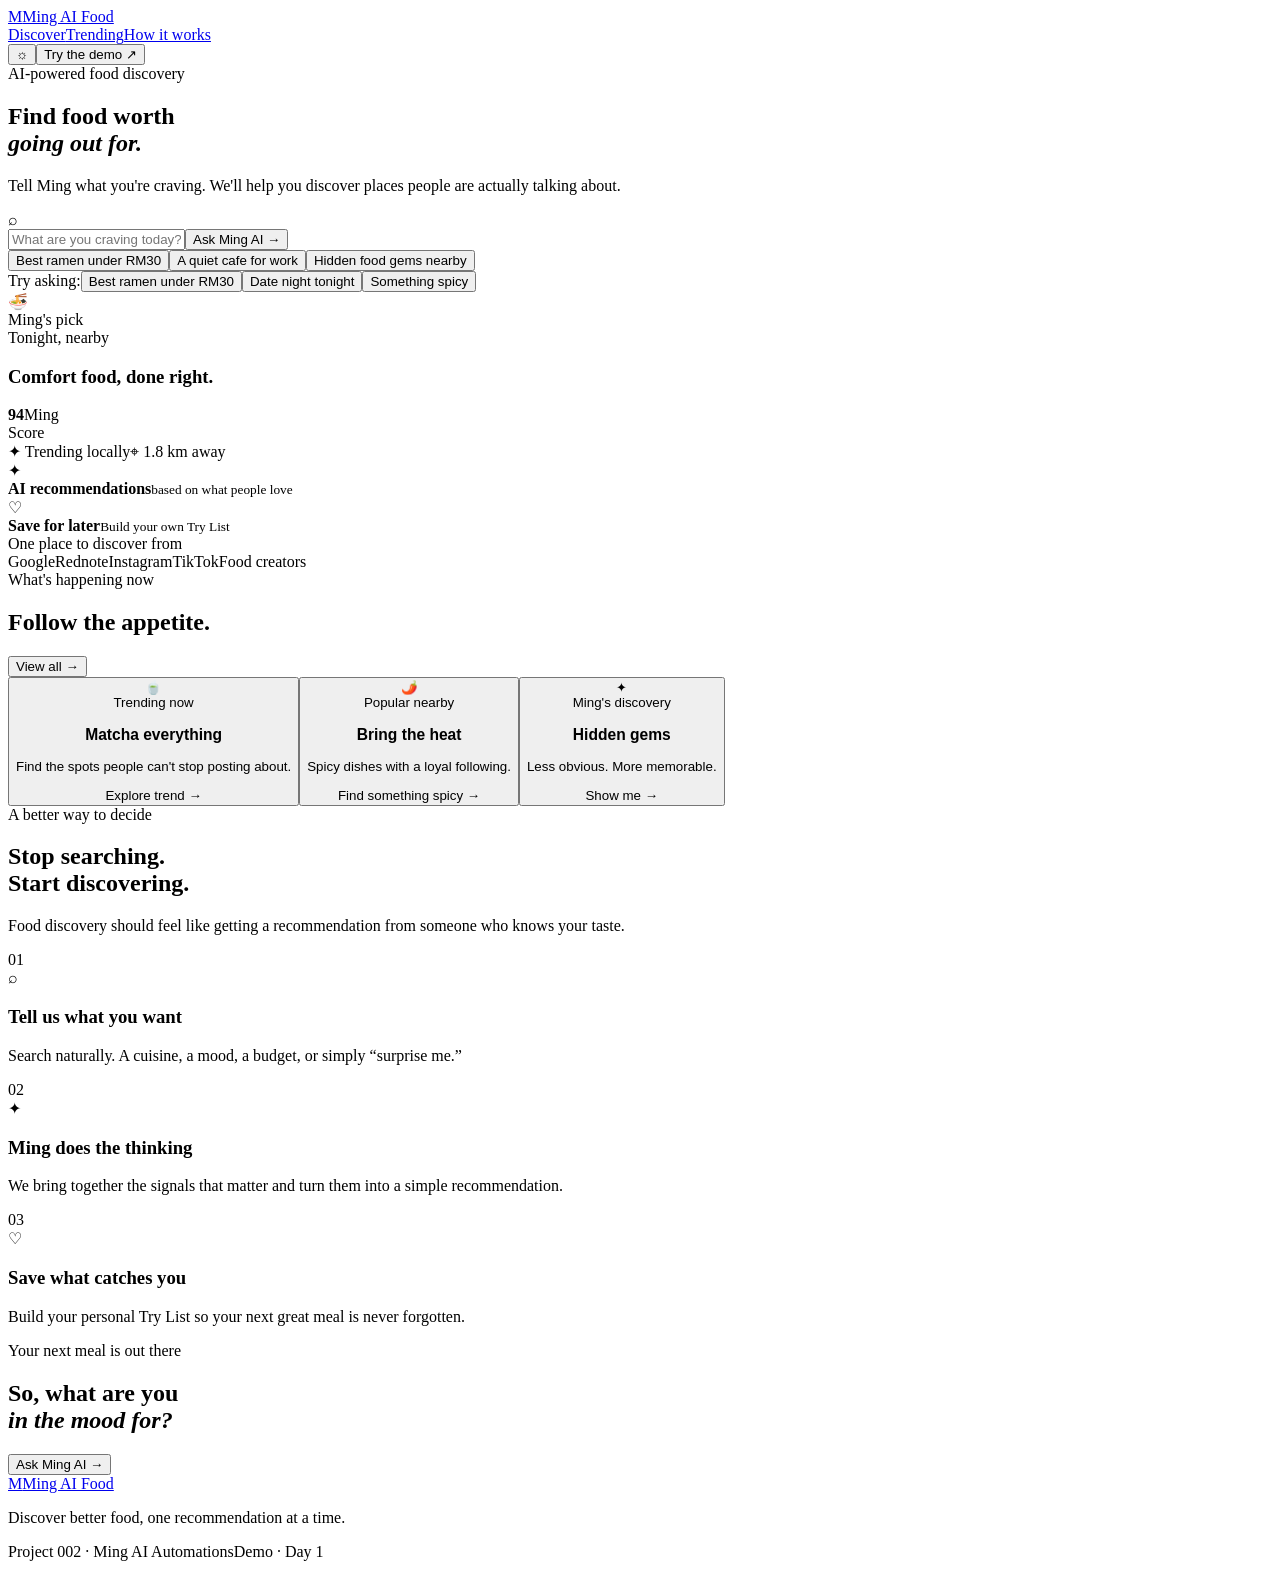
==== index.html @ e3a5d3e8 "Add files via upload" ====
<!DOCTYPE html><html lang="en"><head><meta charset="UTF-8"><meta name="viewport" content="width=device-width,initial-scale=1.0"><meta name="theme-color" content="#f5f5f7"><title>Ming AI Food — Discover your next favourite meal</title><link rel="stylesheet" href="assets/css/style.css"></head><body><div class="site-shell"><header class="topbar"><a class="brand" href="index.html"><span class="brand-mark">M</span><span class="brand-text">Ming AI Food</span></a><nav class="desktop-nav"><a href="#discover">Discover</a><a href="#trending">Trending</a><a href="#how-it-works">How it works</a></nav><div class="topbar-actions"><button class="icon-button" id="themeToggle">☼</button><button class="nav-cta" id="tryDemoButton">Try the demo <span>↗</span></button></div></header><main><section class="hero" id="discover"><div class="hero-copy reveal"><div class="eyebrow"><span class="pulse-dot"></span> AI-powered food discovery</div><h1>Find food worth<br><em>going out for.</em></h1><p class="hero-subtitle">Tell Ming what you're craving. We'll help you discover places people are actually talking about.</p><div class="search-card" id="heroSearchCard"><div class="search-icon">⌕</div><input id="heroSearchInput" type="text" placeholder="What are you craving today?" autocomplete="off"><button id="heroSearchButton">Ask Ming AI <span>→</span></button><div class="suggestions" id="suggestions"><button data-query="Best ramen under RM30">Best ramen under RM30</button><button data-query="A quiet cafe for work">A quiet cafe for work</button><button data-query="Hidden food gems nearby">Hidden food gems nearby</button></div></div><div class="quick-picks"><span>Try asking:</span><button data-query="Best ramen under RM30">Best ramen under RM30</button><button data-query="Date night tonight">Date night tonight</button><button data-query="Something spicy">Something spicy</button></div></div><div class="hero-visual reveal reveal-delay"><div class="ambient-glow"></div><div class="food-orbit orbit-one"></div><div class="food-orbit orbit-two"></div><div class="featured-dish"><div class="dish-image"><div class="dish-emoji">🍜</div><span class="dish-badge">Ming's pick</span></div><div class="dish-info"><div><span class="mini-label">Tonight, nearby</span><h3>Comfort food, done right.</h3></div><div class="score-pill"><strong>94</strong><span>Ming<br>Score</span></div></div><div class="dish-meta"><span>✦ Trending locally</span><span>⌖ 1.8 km away</span></div></div><div class="floating-card floating-card-top"><span class="floating-icon">✦</span><div><strong>AI recommendations</strong><small>based on what people love</small></div></div><div class="floating-card floating-card-bottom"><span class="floating-icon">♡</span><div><strong>Save for later</strong><small>Build your own Try List</small></div></div></div></section><section class="trust-strip reveal"><span>One place to discover from</span><div class="source-list"><span>Google</span><span>Rednote</span><span>Instagram</span><span>TikTok</span><span>Food creators</span></div></section><section class="section trending-section" id="trending"><div class="section-heading reveal"><div><span class="section-kicker">What's happening now</span><h2>Follow the appetite.</h2></div><button class="text-button" id="viewTrendingButton">View all <span>→</span></button></div><div class="trend-grid"><button class="trend-card trend-card-large reveal" data-query="Trending matcha cafes"><div class="trend-visual matcha-visual"><span>🍵</span></div><div class="trend-content"><span class="trend-tag">Trending now</span><h3>Matcha everything</h3><p>Find the spots people can't stop posting about.</p><span class="trend-link">Explore trend →</span></div></button><button class="trend-card reveal reveal-delay" data-query="Best spicy food nearby"><div class="trend-visual spicy-visual"><span>🌶️</span></div><div class="trend-content"><span class="trend-tag">Popular nearby</span><h3>Bring the heat</h3><p>Spicy dishes with a loyal following.</p><span class="trend-link">Find something spicy →</span></div></button><button class="trend-card reveal reveal-delay-2" data-query="Best hidden food gems"><div class="trend-visual hidden-visual"><span>✦</span></div><div class="trend-content"><span class="trend-tag">Ming's discovery</span><h3>Hidden gems</h3><p>Less obvious. More memorable.</p><span class="trend-link">Show me →</span></div></button></div></section><section class="section how-section" id="how-it-works"><div class="section-heading centered reveal"><span class="section-kicker">A better way to decide</span><h2>Stop searching.<br>Start discovering.</h2><p>Food discovery should feel like getting a recommendation from someone who knows your taste.</p></div><div class="steps"><div class="step reveal"><span class="step-number">01</span><div class="step-icon">⌕</div><h3>Tell us what you want</h3><p>Search naturally. A cuisine, a mood, a budget, or simply “surprise me.”</p></div><div class="step reveal reveal-delay"><span class="step-number">02</span><div class="step-icon">✦</div><h3>Ming does the thinking</h3><p>We bring together the signals that matter and turn them into a simple recommendation.</p></div><div class="step reveal reveal-delay-2"><span class="step-number">03</span><div class="step-icon">♡</div><h3>Save what catches you</h3><p>Build your personal Try List so your next great meal is never forgotten.</p></div></div></section><section class="cta-section reveal"><div class="cta-glow"></div><span class="section-kicker">Your next meal is out there</span><h2>So, what are you<br><em>in the mood for?</em></h2><button class="primary-button" id="bottomCta">Ask Ming AI <span>→</span></button></section></main><footer class="footer"><div><a class="brand" href="#"><span class="brand-mark">M</span><span class="brand-text">Ming AI Food</span></a><p>Discover better food, one recommendation at a time.</p></div><div class="footer-right"><span>Project 002 · Ming AI Automations</span><span>Demo · Day 1</span></div></footer></div><div class="toast" id="toast"></div><script src="assets/js/app.js"></script></body></html>
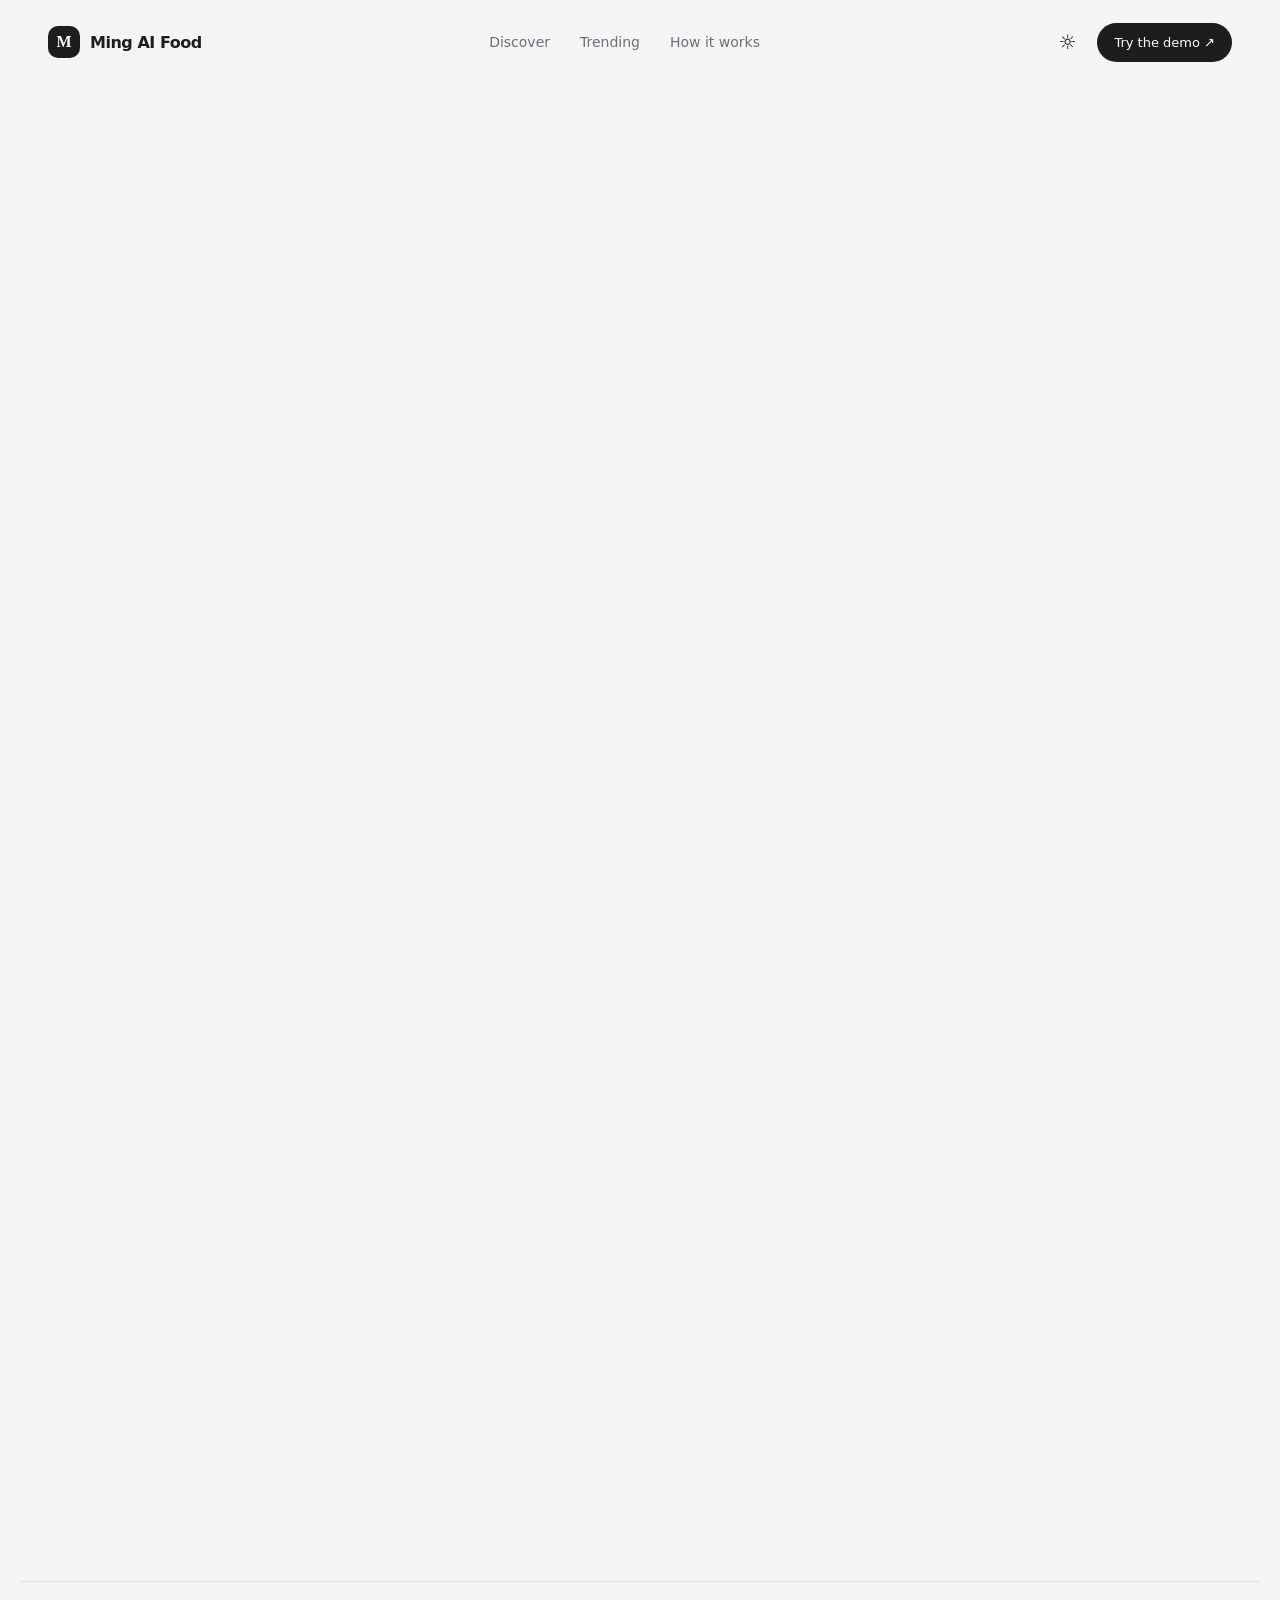
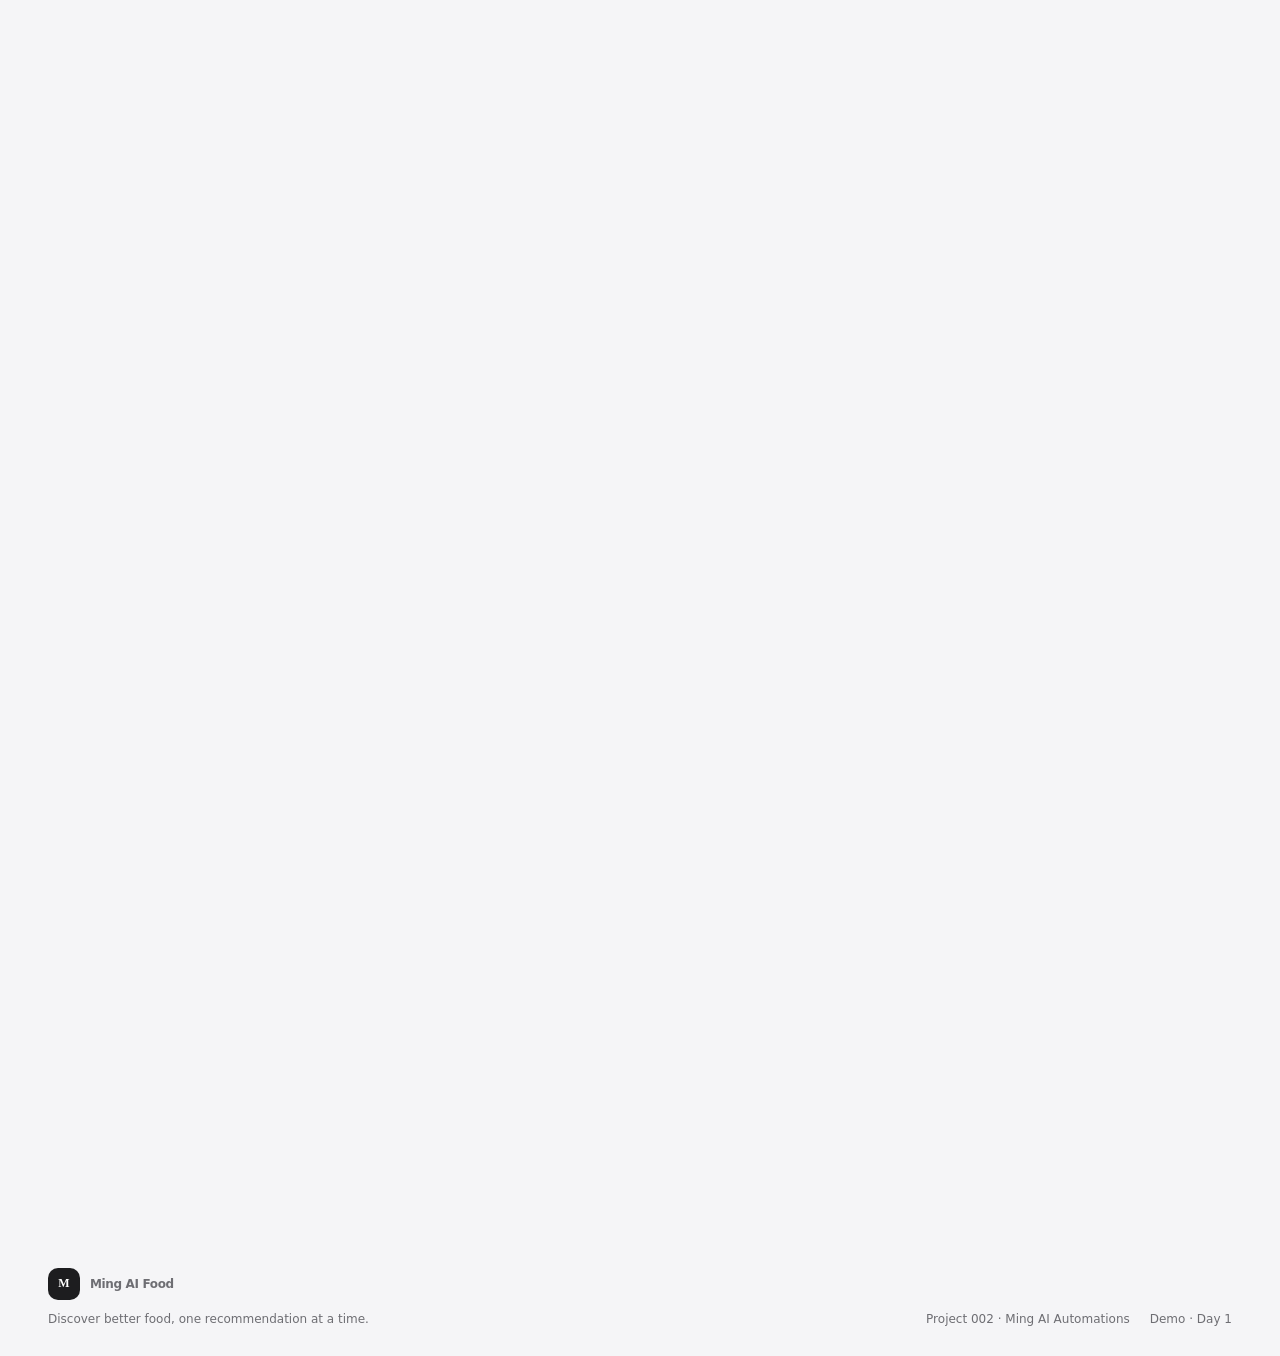
==== commit e9e5eaf3: "Style.css" ====
--- a/index.html
+++ b/index.html
@@ -1 +1 @@
-<!DOCTYPE html><html lang="en"><head><meta charset="UTF-8"><meta name="viewport" content="width=device-width,initial-scale=1.0"><meta name="theme-color" content="#f5f5f7"><title>Ming AI Food — Discover your next favourite meal</title><link rel="stylesheet" href="assets/css/style.css"></head><body><div class="site-shell"><header class="topbar"><a class="brand" href="index.html"><span class="brand-mark">M</span><span class="brand-text">Ming AI Food</span></a><nav class="desktop-nav"><a href="#discover">Discover</a><a href="#trending">Trending</a><a href="#how-it-works">How it works</a></nav><div class="topbar-actions"><button class="icon-button" id="themeToggle">☼</button><button class="nav-cta" id="tryDemoButton">Try the demo <span>↗</span></button></div></header><main><section class="hero" id="discover"><div class="hero-copy reveal"><div class="eyebrow"><span class="pulse-dot"></span> AI-powered food discovery</div><h1>Find food worth<br><em>going out for.</em></h1><p class="hero-subtitle">Tell Ming what you're craving. We'll help you discover places people are actually talking about.</p><div class="search-card" id="heroSearchCard"><div class="search-icon">⌕</div><input id="heroSearchInput" type="text" placeholder="What are you craving today?" autocomplete="off"><button id="heroSearchButton">Ask Ming AI <span>→</span></button><div class="suggestions" id="suggestions"><button data-query="Best ramen under RM30">Best ramen under RM30</button><button data-query="A quiet cafe for work">A quiet cafe for work</button><button data-query="Hidden food gems nearby">Hidden food gems nearby</button></div></div><div class="quick-picks"><span>Try asking:</span><button data-query="Best ramen under RM30">Best ramen under RM30</button><button data-query="Date night tonight">Date night tonight</button><button data-query="Something spicy">Something spicy</button></div></div><div class="hero-visual reveal reveal-delay"><div class="ambient-glow"></div><div class="food-orbit orbit-one"></div><div class="food-orbit orbit-two"></div><div class="featured-dish"><div class="dish-image"><div class="dish-emoji">🍜</div><span class="dish-badge">Ming's pick</span></div><div class="dish-info"><div><span class="mini-label">Tonight, nearby</span><h3>Comfort food, done right.</h3></div><div class="score-pill"><strong>94</strong><span>Ming<br>Score</span></div></div><div class="dish-meta"><span>✦ Trending locally</span><span>⌖ 1.8 km away</span></div></div><div class="floating-card floating-card-top"><span class="floating-icon">✦</span><div><strong>AI recommendations</strong><small>based on what people love</small></div></div><div class="floating-card floating-card-bottom"><span class="floating-icon">♡</span><div><strong>Save for later</strong><small>Build your own Try List</small></div></div></div></section><section class="trust-strip reveal"><span>One place to discover from</span><div class="source-list"><span>Google</span><span>Rednote</span><span>Instagram</span><span>TikTok</span><span>Food creators</span></div></section><section class="section trending-section" id="trending"><div class="section-heading reveal"><div><span class="section-kicker">What's happening now</span><h2>Follow the appetite.</h2></div><button class="text-button" id="viewTrendingButton">View all <span>→</span></button></div><div class="trend-grid"><button class="trend-card trend-card-large reveal" data-query="Trending matcha cafes"><div class="trend-visual matcha-visual"><span>🍵</span></div><div class="trend-content"><span class="trend-tag">Trending now</span><h3>Matcha everything</h3><p>Find the spots people can't stop posting about.</p><span class="trend-link">Explore trend →</span></div></button><button class="trend-card reveal reveal-delay" data-query="Best spicy food nearby"><div class="trend-visual spicy-visual"><span>🌶️</span></div><div class="trend-content"><span class="trend-tag">Popular nearby</span><h3>Bring the heat</h3><p>Spicy dishes with a loyal following.</p><span class="trend-link">Find something spicy →</span></div></button><button class="trend-card reveal reveal-delay-2" data-query="Best hidden food gems"><div class="trend-visual hidden-visual"><span>✦</span></div><div class="trend-content"><span class="trend-tag">Ming's discovery</span><h3>Hidden gems</h3><p>Less obvious. More memorable.</p><span class="trend-link">Show me →</span></div></button></div></section><section class="section how-section" id="how-it-works"><div class="section-heading centered reveal"><span class="section-kicker">A better way to decide</span><h2>Stop searching.<br>Start discovering.</h2><p>Food discovery should feel like getting a recommendation from someone who knows your taste.</p></div><div class="steps"><div class="step reveal"><span class="step-number">01</span><div class="step-icon">⌕</div><h3>Tell us what you want</h3><p>Search naturally. A cuisine, a mood, a budget, or simply “surprise me.”</p></div><div class="step reveal reveal-delay"><span class="step-number">02</span><div class="step-icon">✦</div><h3>Ming does the thinking</h3><p>We bring together the signals that matter and turn them into a simple recommendation.</p></div><div class="step reveal reveal-delay-2"><span class="step-number">03</span><div class="step-icon">♡</div><h3>Save what catches you</h3><p>Build your personal Try List so your next great meal is never forgotten.</p></div></div></section><section class="cta-section reveal"><div class="cta-glow"></div><span class="section-kicker">Your next meal is out there</span><h2>So, what are you<br><em>in the mood for?</em></h2><button class="primary-button" id="bottomCta">Ask Ming AI <span>→</span></button></section></main><footer class="footer"><div><a class="brand" href="#"><span class="brand-mark">M</span><span class="brand-text">Ming AI Food</span></a><p>Discover better food, one recommendation at a time.</p></div><div class="footer-right"><span>Project 002 · Ming AI Automations</span><span>Demo · Day 1</span></div></footer></div><div class="toast" id="toast"></div><script src="assets/js/app.js"></script></body></html>
+<!DOCTYPE html><html lang="en"><head><meta charset="UTF-8"><meta name="viewport" content="width=device-width,initial-scale=1.0"><meta name="theme-color" content="#f5f5f7"><title>Ming AI Food — Discover your next favourite meal</title><link rel="stylesheet" href="style.css"></head><body><div class="site-shell"><header class="topbar"><a class="brand" href="index.html"><span class="brand-mark">M</span><span class="brand-text">Ming AI Food</span></a><nav class="desktop-nav"><a href="#discover">Discover</a><a href="#trending">Trending</a><a href="#how-it-works">How it works</a></nav><div class="topbar-actions"><button class="icon-button" id="themeToggle">☼</button><button class="nav-cta" id="tryDemoButton">Try the demo <span>↗</span></button></div></header><main><section class="hero" id="discover"><div class="hero-copy reveal"><div class="eyebrow"><span class="pulse-dot"></span> AI-powered food discovery</div><h1>Find food worth<br><em>going out for.</em></h1><p class="hero-subtitle">Tell Ming what you're craving. We'll help you discover places people are actually talking about.</p><div class="search-card" id="heroSearchCard"><div class="search-icon">⌕</div><input id="heroSearchInput" type="text" placeholder="What are you craving today?" autocomplete="off"><button id="heroSearchButton">Ask Ming AI <span>→</span></button><div class="suggestions" id="suggestions"><button data-query="Best ramen under RM30">Best ramen under RM30</button><button data-query="A quiet cafe for work">A quiet cafe for work</button><button data-query="Hidden food gems nearby">Hidden food gems nearby</button></div></div><div class="quick-picks"><span>Try asking:</span><button data-query="Best ramen under RM30">Best ramen under RM30</button><button data-query="Date night tonight">Date night tonight</button><button data-query="Something spicy">Something spicy</button></div></div><div class="hero-visual reveal reveal-delay"><div class="ambient-glow"></div><div class="food-orbit orbit-one"></div><div class="food-orbit orbit-two"></div><div class="featured-dish"><div class="dish-image"><div class="dish-emoji">🍜</div><span class="dish-badge">Ming's pick</span></div><div class="dish-info"><div><span class="mini-label">Tonight, nearby</span><h3>Comfort food, done right.</h3></div><div class="score-pill"><strong>94</strong><span>Ming<br>Score</span></div></div><div class="dish-meta"><span>✦ Trending locally</span><span>⌖ 1.8 km away</span></div></div><div class="floating-card floating-card-top"><span class="floating-icon">✦</span><div><strong>AI recommendations</strong><small>based on what people love</small></div></div><div class="floating-card floating-card-bottom"><span class="floating-icon">♡</span><div><strong>Save for later</strong><small>Build your own Try List</small></div></div></div></section><section class="trust-strip reveal"><span>One place to discover from</span><div class="source-list"><span>Google</span><span>Rednote</span><span>Instagram</span><span>TikTok</span><span>Food creators</span></div></section><section class="section trending-section" id="trending"><div class="section-heading reveal"><div><span class="section-kicker">What's happening now</span><h2>Follow the appetite.</h2></div><button class="text-button" id="viewTrendingButton">View all <span>→</span></button></div><div class="trend-grid"><button class="trend-card trend-card-large reveal" data-query="Trending matcha cafes"><div class="trend-visual matcha-visual"><span>🍵</span></div><div class="trend-content"><span class="trend-tag">Trending now</span><h3>Matcha everything</h3><p>Find the spots people can't stop posting about.</p><span class="trend-link">Explore trend →</span></div></button><button class="trend-card reveal reveal-delay" data-query="Best spicy food nearby"><div class="trend-visual spicy-visual"><span>🌶️</span></div><div class="trend-content"><span class="trend-tag">Popular nearby</span><h3>Bring the heat</h3><p>Spicy dishes with a loyal following.</p><span class="trend-link">Find something spicy →</span></div></button><button class="trend-card reveal reveal-delay-2" data-query="Best hidden food gems"><div class="trend-visual hidden-visual"><span>✦</span></div><div class="trend-content"><span class="trend-tag">Ming's discovery</span><h3>Hidden gems</h3><p>Less obvious. More memorable.</p><span class="trend-link">Show me →</span></div></button></div></section><section class="section how-section" id="how-it-works"><div class="section-heading centered reveal"><span class="section-kicker">A better way to decide</span><h2>Stop searching.<br>Start discovering.</h2><p>Food discovery should feel like getting a recommendation from someone who knows your taste.</p></div><div class="steps"><div class="step reveal"><span class="step-number">01</span><div class="step-icon">⌕</div><h3>Tell us what you want</h3><p>Search naturally. A cuisine, a mood, a budget, or simply “surprise me.”</p></div><div class="step reveal reveal-delay"><span class="step-number">02</span><div class="step-icon">✦</div><h3>Ming does the thinking</h3><p>We bring together the signals that matter and turn them into a simple recommendation.</p></div><div class="step reveal reveal-delay-2"><span class="step-number">03</span><div class="step-icon">♡</div><h3>Save what catches you</h3><p>Build your personal Try List so your next great meal is never forgotten.</p></div></div></section><section class="cta-section reveal"><div class="cta-glow"></div><span class="section-kicker">Your next meal is out there</span><h2>So, what are you<br><em>in the mood for?</em></h2><button class="primary-button" id="bottomCta">Ask Ming AI <span>→</span></button></section></main><footer class="footer"><div><a class="brand" href="#"><span class="brand-mark">M</span><span class="brand-text">Ming AI Food</span></a><p>Discover better food, one recommendation at a time.</p></div><div class="footer-right"><span>Project 002 · Ming AI Automations</span><span>Demo · Day 1</span></div></footer></div><div class="toast" id="toast"></div><script src="assets/js/app.js"></script></body></html>
--- a/style.css
+++ b/style.css
@@ -0,0 +1 @@
+@import url('https://fonts.googleapis.com/css2?family=DM+Sans:wght@400;500;600;700&family=Manrope:wght@500;600;700;800&display=swap');:root{--bg:#f5f5f7;--card:#fff;--text:#1d1d1f;--muted:#6e6e73;--line:rgba(29,29,31,.09);--green:#34c759;--green-dark:#248a3d;--shadow:0 24px 70px rgba(31,35,42,.11);--radius-xl:32px;--radius-lg:24px}*{box-sizing:border-box}html{scroll-behavior:smooth}body{margin:0;background:var(--bg);color:var(--text);font-family:"DM Sans",system-ui,sans-serif;-webkit-font-smoothing:antialiased}button,input{font:inherit}button{cursor:pointer}a{color:inherit;text-decoration:none}.topbar{max-width:1240px;margin:auto;padding:22px 28px;display:flex;align-items:center;justify-content:space-between;gap:24px}.brand{display:inline-flex;align-items:center;gap:10px;font-weight:700}.brand-mark{width:32px;height:32px;display:grid;place-items:center;border-radius:10px;background:var(--text);color:#fff;font-family:Manrope;font-weight:800}.brand-text{letter-spacing:-.03em}.desktop-nav{display:flex;gap:30px;color:var(--muted);font-size:14px}.desktop-nav a:hover{color:var(--text)}.topbar-actions{display:flex;align-items:center;gap:10px}.icon-button,.nav-cta,.primary-button{border:0;border-radius:999px;transition:.2s}.icon-button{width:40px;height:40px;background:transparent;color:var(--text);font-size:20px}.icon-button:hover{background:rgba(0,0,0,.06)}.nav-cta{padding:12px 17px;background:var(--text);color:#fff;font-size:13px}.nav-cta:hover,.primary-button:hover{transform:translateY(-2px);box-shadow:0 10px 24px rgba(29,29,31,.18)}.hero{max-width:1240px;margin:auto;padding:72px 28px 96px;display:grid;grid-template-columns:1fr 1fr;gap:64px;align-items:center}.eyebrow,.section-kicker,.trend-tag,.mini-label{text-transform:uppercase;letter-spacing:.11em;font-size:10px;font-weight:700;color:var(--muted)}.eyebrow{display:flex;align-items:center;gap:8px;margin-bottom:24px}.pulse-dot{width:8px;height:8px;border-radius:50%;background:var(--green);box-shadow:0 0 0 5px rgba(52,199,89,.12)}h1,h2,h3{margin-top:0}h1,h2{font-family:Manrope;letter-spacing:-.065em}h1{font-size:clamp(52px,6vw,86px);line-height:.98;margin-bottom:26px}h1 em,h2 em{color:var(--green-dark);font-style:normal}.hero-subtitle{max-width:500px;color:var(--muted);font-size:18px;line-height:1.65;margin-bottom:30px}.search-card{position:relative;display:flex;align-items:center;gap:12px;background:var(--card);border:1px solid var(--line);border-radius:18px;padding:8px 8px 8px 18px;box-shadow:0 15px 40px rgba(31,35,42,.08);transition:.25s}.search-card:focus-within{transform:translateY(-2px);box-shadow:0 20px 55px rgba(31,35,42,.15)}.search-icon{color:var(--muted);font-size:24px}.search-card input{flex:1;min-width:0;border:0;outline:0;background:transparent;color:var(--text)}.search-card input::placeholder{color:#9a9aa0}.search-card button,.primary-button{border:0;background:var(--text);color:#fff;border-radius:12px;padding:14px 18px;font-weight:600}.suggestions{position:absolute;z-index:10;top:calc(100% + 8px);left:0;right:0;background:var(--card);border:1px solid var(--line);border-radius:16px;padding:8px;box-shadow:var(--shadow);display:none}.suggestions.active{display:grid}.suggestions button{text-align:left;background:transparent;color:var(--text);border:0;padding:12px;border-radius:10px}.suggestions button:hover{background:var(--bg)}.quick-picks{display:flex;flex-wrap:wrap;gap:8px;margin-top:14px;align-items:center;color:var(--muted);font-size:12px}.quick-picks button{border:1px solid var(--line);background:transparent;border-radius:999px;padding:7px 10px;color:var(--muted);font-size:11px}.quick-picks button:hover{background:var(--card);color:var(--text)}.hero-visual{min-height:520px;position:relative;display:grid;place-items:center}.ambient-glow{position:absolute;width:390px;height:390px;border-radius:50%;background:rgba(52,199,89,.12);filter:blur(50px)}.food-orbit{position:absolute;border:1px solid rgba(52,199,89,.18);border-radius:50%}.orbit-one{width:510px;height:510px;animation:spin 28s linear infinite}.orbit-two{width:410px;height:410px;animation:spin 20s linear infinite reverse}.featured-dish{width:min(420px,80%);position:relative;z-index:2;background:rgba(255,255,255,.84);backdrop-filter:blur(20px);border:1px solid rgba(255,255,255,.9);border-radius:28px;padding:14px;box-shadow:var(--shadow);transform:rotate(2deg);transition:.5s}.featured-dish:hover{transform:rotate(0) translateY(-8px)}.dish-image{height:300px;border-radius:20px;background:linear-gradient(135deg,#dceee1,#f4d9c5 52%,#e8eef5);display:grid;place-items:center;position:relative;overflow:hidden}.dish-image:after{content:"";position:absolute;inset:0;background:radial-gradient(circle at 30% 20%,rgba(255,255,255,.65),transparent 34%)}.dish-emoji{font-size:132px;filter:drop-shadow(0 20px 18px rgba(0,0,0,.12))}.dish-badge{position:absolute;z-index:1;top:14px;left:14px;background:rgba(255,255,255,.78);backdrop-filter:blur(10px);padding:8px 11px;border-radius:999px;font-size:11px;font-weight:700}.dish-info{display:flex;justify-content:space-between;gap:16px;padding:18px 8px 12px}.mini-label{display:block;margin-bottom:8px}.dish-info h3{font-family:Manrope;font-size:22px;letter-spacing:-.04em;margin-bottom:0}.score-pill{display:flex;align-items:center;gap:7px;background:#f1f7f2;border-radius:14px;padding:8px 10px;color:var(--green-dark)}.score-pill strong{font-family:Manrope;font-size:24px}.score-pill span{font-size:9px;line-height:1.1;text-transform:uppercase;letter-spacing:.08em}.dish-meta{display:flex;justify-content:space-between;padding:0 8px 7px;color:var(--muted);font-size:11px}.floating-card{position:absolute;z-index:3;display:flex;align-items:center;gap:10px;background:rgba(255,255,255,.82);backdrop-filter:blur(16px);border:1px solid rgba(255,255,255,.9);padding:12px 14px;border-radius:16px;box-shadow:0 15px 35px rgba(31,35,42,.1);animation:float 5s ease-in-out infinite}.floating-card strong,.floating-card small{display:block}.floating-card strong{font-size:12px}.floating-card small{color:var(--muted);font-size:10px;margin-top:3px}.floating-icon{width:30px;height:30px;display:grid;place-items:center;border-radius:10px;background:#f1f7f2;color:var(--green-dark)}.floating-card-top{top:76px;right:0}.floating-card-bottom{bottom:76px;left:0;animation-delay:-2.5s}.trust-strip{max-width:1240px;margin:auto;padding:18px 28px 64px;display:flex;gap:28px;align-items:center;color:var(--muted);font-size:12px}.source-list{display:flex;flex-wrap:wrap;gap:12px}.source-list span{background:rgba(255,255,255,.62);border:1px solid var(--line);padding:8px 12px;border-radius:999px}.section{max-width:1240px;margin:auto;padding:80px 28px}.section-heading{display:flex;justify-content:space-between;align-items:end;margin-bottom:34px}.section-heading h2{font-size:clamp(38px,5vw,62px);line-height:1;margin:10px 0 0}.text-button{background:transparent;border:0;color:var(--muted);font-weight:600}.text-button:hover{color:var(--text)}.trend-grid{display:grid;grid-template-columns:1.25fr 1fr 1fr;gap:16px}.trend-card{border:1px solid var(--line);background:var(--card);border-radius:24px;overflow:hidden;text-align:left;padding:0;color:var(--text);transition:.3s}.trend-card:hover{transform:translateY(-6px);box-shadow:var(--shadow)}.trend-visual{min-height:230px;display:grid;place-items:center;font-size:92px}.trend-visual span{filter:drop-shadow(0 18px 14px rgba(0,0,0,.12))}.matcha-visual{background:linear-gradient(135deg,#d9eadc,#f5e9c7)}.spicy-visual{background:linear-gradient(135deg,#f5d2c8,#f3e2c9)}.hidden-visual{background:linear-gradient(135deg,#dfe7ef,#e8e0f2)}.trend-content{padding:20px}.trend-tag{color:var(--green-dark);font-size:9px}.trend-content h3{font-family:Manrope;font-size:22px;letter-spacing:-.04em;margin:8px 0}.trend-content p{color:var(--muted);font-size:13px;line-height:1.5;min-height:40px}.trend-link{font-size:12px;font-weight:700}.how-section{border-top:1px solid var(--line)}.centered{display:block;text-align:center;max-width:620px;margin:0 auto 50px}.centered p{color:var(--muted);line-height:1.6;margin:22px auto 0}.steps{display:grid;grid-template-columns:repeat(3,1fr);gap:16px}.step{position:relative;padding:28px;border:1px solid var(--line);background:rgba(255,255,255,.56);border-radius:24px;min-height:270px}.step-number{color:var(--green-dark);font-size:11px;font-weight:700}.step-icon{width:52px;height:52px;display:grid;place-items:center;border-radius:16px;background:#eaf5ec;color:var(--green-dark);font-size:24px;margin:38px 0 22px}.step h3{font-family:Manrope;font-size:20px;letter-spacing:-.04em;margin-bottom:10px}.step p{color:var(--muted);font-size:13px;line-height:1.6}.cta-section{max-width:1184px;margin:40px auto 90px;padding:90px 28px;border-radius:32px;background:#1d1d1f;color:#fff;text-align:center;position:relative;overflow:hidden}.cta-glow{position:absolute;width:420px;height:420px;border-radius:50%;background:rgba(52,199,89,.18);filter:blur(60px);left:50%;top:45%;transform:translate(-50%,-50%)}.cta-section>*:not(.cta-glow){position:relative;z-index:1}.cta-section .section-kicker{color:#a8aaa9}.cta-section h2{font-size:clamp(42px,6vw,72px);line-height:1;margin:18px 0 30px}.cta-section h2 em{color:#8fe6a5}.primary-button{background:#fff;color:#1d1d1f;padding:15px 22px}.footer{max-width:1240px;margin:auto;padding:0 28px 30px;display:flex;justify-content:space-between;gap:30px;color:var(--muted);font-size:12px}.footer p{margin:12px 0 0}.footer-right{display:flex;gap:20px;align-items:end}.toast{position:fixed;left:50%;bottom:24px;transform:translate(-50%,30px);opacity:0;pointer-events:none;background:#1d1d1f;color:#fff;padding:13px 17px;border-radius:999px;font-size:13px;z-index:20;transition:.3s}.toast.show{opacity:1;transform:translate(-50%,0)}.reveal{opacity:0;transform:translateY(24px);transition:opacity .8s,transform .8s}.reveal.visible{opacity:1;transform:translateY(0)}.reveal-delay{transition-delay:.12s}.reveal-delay-2{transition-delay:.24s}@keyframes float{0%,100%{transform:translateY(0)}50%{transform:translateY(-10px)}}@keyframes spin{to{transform:rotate(360deg)}}body.dark{--bg:#101112;--card:#1c1d1f;--text:#f5f5f7;--muted:#a1a1a6;--line:rgba(255,255,255,.1);--green-dark:#8fe6a5}body.dark .brand-mark,body.dark .nav-cta,body.dark .search-card button{background:#fff;color:#1d1d1f}body.dark .featured-dish,body.dark .floating-card{background:rgba(28,29,31,.82);border-color:rgba(255,255,255,.1)}body.dark .source-list span,body.dark .step{background:rgba(28,29,31,.7)}body.dark .search-card,body.dark .suggestions{background:var(--card)}body.dark .suggestions button:hover{background:#28292b}@media(max-width:900px){.desktop-nav{display:none}.hero{grid-template-columns:1fr;padding-top:42px}.hero-visual{min-height:470px}.trend-grid{grid-template-columns:1fr 1fr}.trend-card-large{grid-column:span 2}}@media(max-width:620px){.topbar{padding:16px 18px}.brand-text{font-size:14px}.nav-cta{padding:10px 12px}.hero,.section{padding-left:18px;padding-right:18px}h1{font-size:52px}.hero-subtitle{font-size:16px}.search-card{flex-wrap:wrap}.search-card input{width:calc(100% - 50px)}.search-card button{width:100%}.quick-picks{align-items:flex-start;flex-direction:column}.hero-visual{min-height:420px}.orbit-one{width:380px;height:380px}.orbit-two{width:310px;height:310px}.featured-dish{width:90%}.dish-image{height:240px}.floating-card{transform:scale(.85)}.floating-card-top{right:-18px}.floating-card-bottom{left:-18px}.trust-strip{padding-left:18px;padding-right:18px;flex-direction:column;align-items:flex-start}.section-heading{align-items:flex-start;flex-direction:column;gap:16px}.trend-grid,.steps{grid-template-columns:1fr}.trend-card-large{grid-column:auto}.footer{padding-left:18px;padding-right:18px;flex-direction:column}.footer-right{align-items:flex-start;flex-direction:column;gap:8px}}
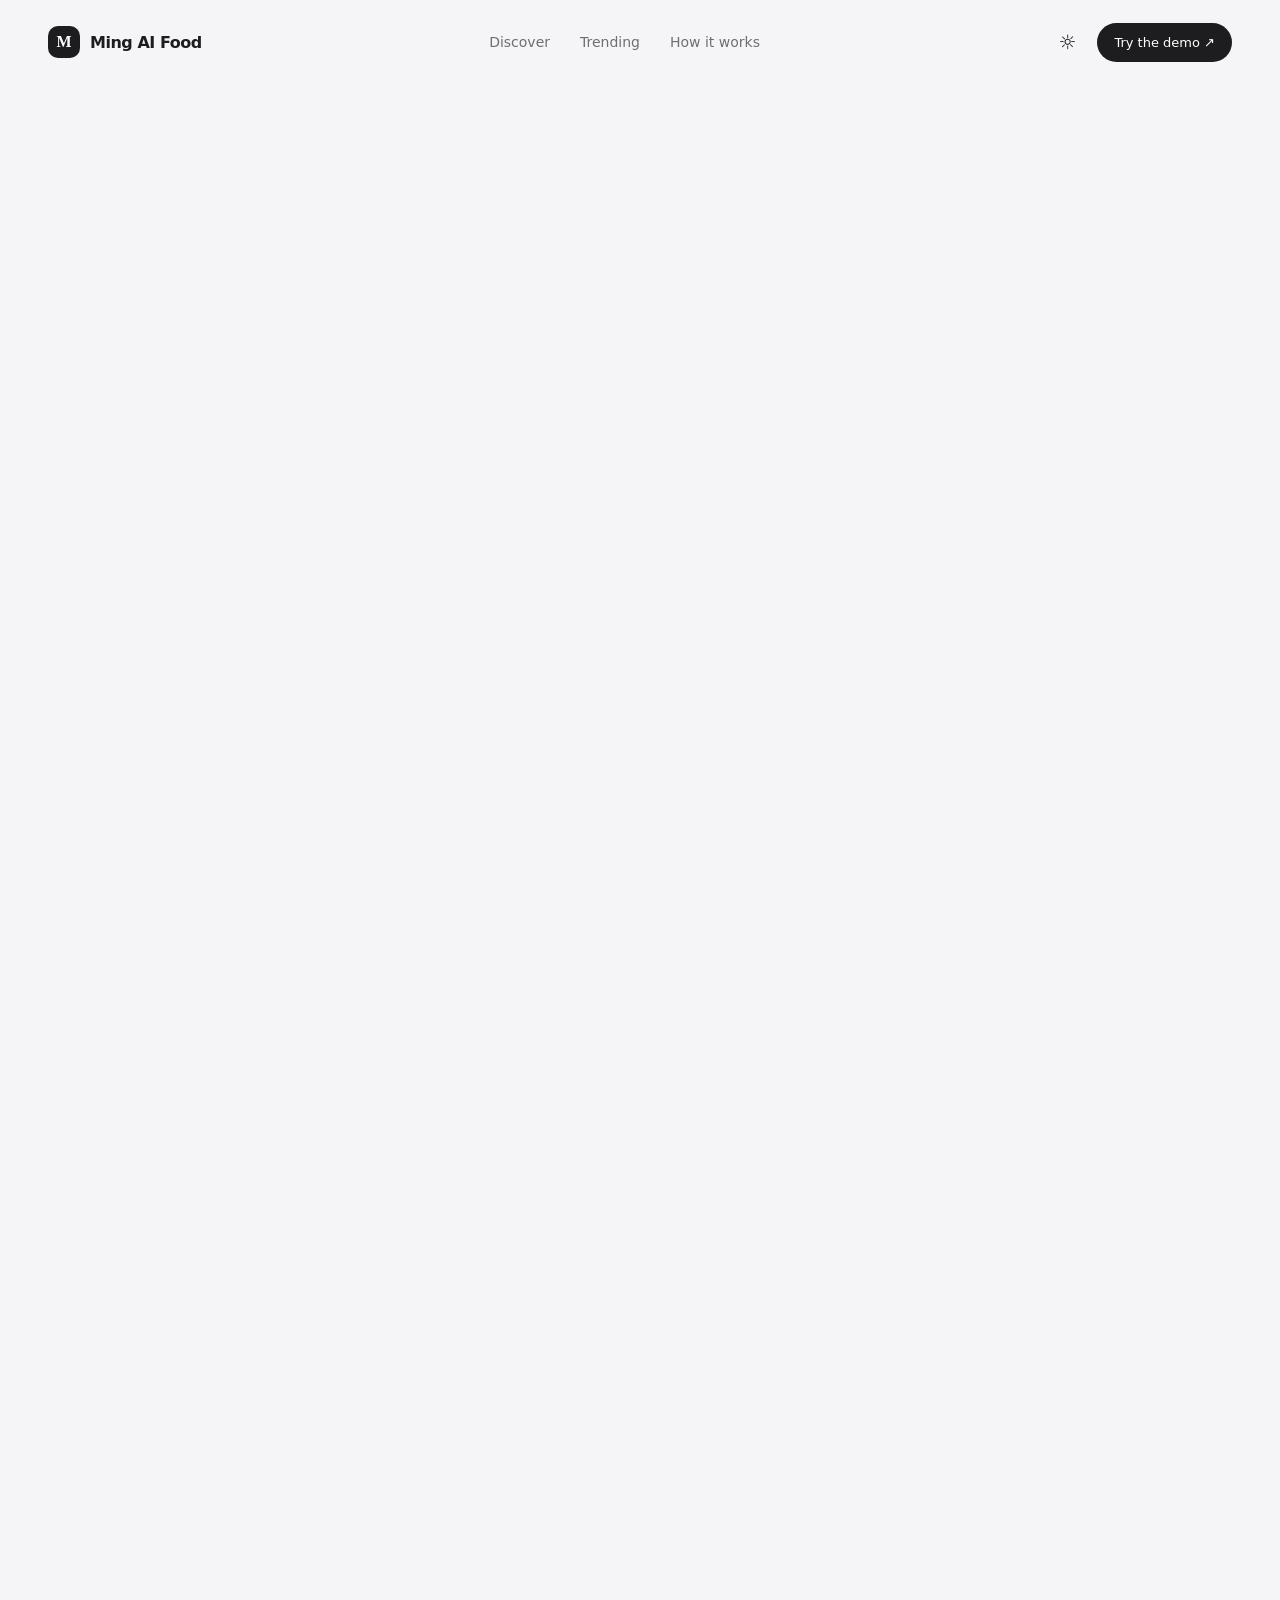
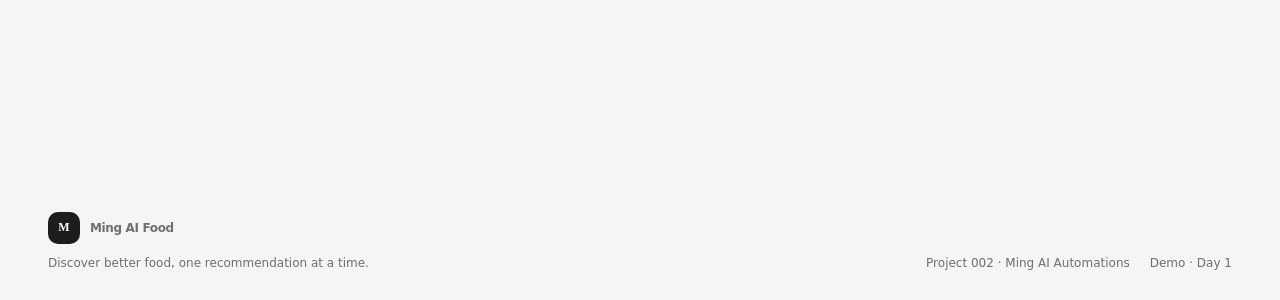
==== commit 7de5b441: "Recommit Index.html" ====
--- a/index.html
+++ b/index.html
@@ -1 +1,593 @@
-<!DOCTYPE html><html lang="en"><head><meta charset="UTF-8"><meta name="viewport" content="width=device-width,initial-scale=1.0"><meta name="theme-color" content="#f5f5f7"><title>Ming AI Food — Discover your next favourite meal</title><link rel="stylesheet" href="style.css"></head><body><div class="site-shell"><header class="topbar"><a class="brand" href="index.html"><span class="brand-mark">M</span><span class="brand-text">Ming AI Food</span></a><nav class="desktop-nav"><a href="#discover">Discover</a><a href="#trending">Trending</a><a href="#how-it-works">How it works</a></nav><div class="topbar-actions"><button class="icon-button" id="themeToggle">☼</button><button class="nav-cta" id="tryDemoButton">Try the demo <span>↗</span></button></div></header><main><section class="hero" id="discover"><div class="hero-copy reveal"><div class="eyebrow"><span class="pulse-dot"></span> AI-powered food discovery</div><h1>Find food worth<br><em>going out for.</em></h1><p class="hero-subtitle">Tell Ming what you're craving. We'll help you discover places people are actually talking about.</p><div class="search-card" id="heroSearchCard"><div class="search-icon">⌕</div><input id="heroSearchInput" type="text" placeholder="What are you craving today?" autocomplete="off"><button id="heroSearchButton">Ask Ming AI <span>→</span></button><div class="suggestions" id="suggestions"><button data-query="Best ramen under RM30">Best ramen under RM30</button><button data-query="A quiet cafe for work">A quiet cafe for work</button><button data-query="Hidden food gems nearby">Hidden food gems nearby</button></div></div><div class="quick-picks"><span>Try asking:</span><button data-query="Best ramen under RM30">Best ramen under RM30</button><button data-query="Date night tonight">Date night tonight</button><button data-query="Something spicy">Something spicy</button></div></div><div class="hero-visual reveal reveal-delay"><div class="ambient-glow"></div><div class="food-orbit orbit-one"></div><div class="food-orbit orbit-two"></div><div class="featured-dish"><div class="dish-image"><div class="dish-emoji">🍜</div><span class="dish-badge">Ming's pick</span></div><div class="dish-info"><div><span class="mini-label">Tonight, nearby</span><h3>Comfort food, done right.</h3></div><div class="score-pill"><strong>94</strong><span>Ming<br>Score</span></div></div><div class="dish-meta"><span>✦ Trending locally</span><span>⌖ 1.8 km away</span></div></div><div class="floating-card floating-card-top"><span class="floating-icon">✦</span><div><strong>AI recommendations</strong><small>based on what people love</small></div></div><div class="floating-card floating-card-bottom"><span class="floating-icon">♡</span><div><strong>Save for later</strong><small>Build your own Try List</small></div></div></div></section><section class="trust-strip reveal"><span>One place to discover from</span><div class="source-list"><span>Google</span><span>Rednote</span><span>Instagram</span><span>TikTok</span><span>Food creators</span></div></section><section class="section trending-section" id="trending"><div class="section-heading reveal"><div><span class="section-kicker">What's happening now</span><h2>Follow the appetite.</h2></div><button class="text-button" id="viewTrendingButton">View all <span>→</span></button></div><div class="trend-grid"><button class="trend-card trend-card-large reveal" data-query="Trending matcha cafes"><div class="trend-visual matcha-visual"><span>🍵</span></div><div class="trend-content"><span class="trend-tag">Trending now</span><h3>Matcha everything</h3><p>Find the spots people can't stop posting about.</p><span class="trend-link">Explore trend →</span></div></button><button class="trend-card reveal reveal-delay" data-query="Best spicy food nearby"><div class="trend-visual spicy-visual"><span>🌶️</span></div><div class="trend-content"><span class="trend-tag">Popular nearby</span><h3>Bring the heat</h3><p>Spicy dishes with a loyal following.</p><span class="trend-link">Find something spicy →</span></div></button><button class="trend-card reveal reveal-delay-2" data-query="Best hidden food gems"><div class="trend-visual hidden-visual"><span>✦</span></div><div class="trend-content"><span class="trend-tag">Ming's discovery</span><h3>Hidden gems</h3><p>Less obvious. More memorable.</p><span class="trend-link">Show me →</span></div></button></div></section><section class="section how-section" id="how-it-works"><div class="section-heading centered reveal"><span class="section-kicker">A better way to decide</span><h2>Stop searching.<br>Start discovering.</h2><p>Food discovery should feel like getting a recommendation from someone who knows your taste.</p></div><div class="steps"><div class="step reveal"><span class="step-number">01</span><div class="step-icon">⌕</div><h3>Tell us what you want</h3><p>Search naturally. A cuisine, a mood, a budget, or simply “surprise me.”</p></div><div class="step reveal reveal-delay"><span class="step-number">02</span><div class="step-icon">✦</div><h3>Ming does the thinking</h3><p>We bring together the signals that matter and turn them into a simple recommendation.</p></div><div class="step reveal reveal-delay-2"><span class="step-number">03</span><div class="step-icon">♡</div><h3>Save what catches you</h3><p>Build your personal Try List so your next great meal is never forgotten.</p></div></div></section><section class="cta-section reveal"><div class="cta-glow"></div><span class="section-kicker">Your next meal is out there</span><h2>So, what are you<br><em>in the mood for?</em></h2><button class="primary-button" id="bottomCta">Ask Ming AI <span>→</span></button></section></main><footer class="footer"><div><a class="brand" href="#"><span class="brand-mark">M</span><span class="brand-text">Ming AI Food</span></a><p>Discover better food, one recommendation at a time.</p></div><div class="footer-right"><span>Project 002 · Ming AI Automations</span><span>Demo · Day 1</span></div></footer></div><div class="toast" id="toast"></div><script src="assets/js/app.js"></script></body></html>
+<!DOCTYPE html>
+<html lang="en">
+<head>
+  <meta charset="UTF-8">
+  <meta name="viewport" content="width=device-width, initial-scale=1.0">
+  <meta name="theme-color" content="#f5f5f7">
+  <title>Ming AI Food — Discover your next favourite meal</title>
+  <link rel="stylesheet" href="style.css">
+</head>
+
+<body>
+
+<div class="site-shell">
+
+  <header class="topbar">
+
+    <a class="brand" href="index.html">
+      <span class="brand-mark">M</span>
+      <span class="brand-text">Ming AI Food</span>
+    </a>
+
+    <nav class="desktop-nav">
+      <a href="#discover">Discover</a>
+      <a href="#trending">Trending</a>
+      <a href="#how-it-works">How it works</a>
+    </nav>
+
+    <div class="topbar-actions">
+      <button class="icon-button" id="themeToggle">☼</button>
+      <button class="nav-cta" id="tryDemoButton">
+        Try the demo <span>↗</span>
+      </button>
+    </div>
+
+  </header>
+
+
+  <main>
+
+    <!-- HERO SECTION -->
+
+    <section class="hero" id="discover">
+
+      <div class="hero-copy reveal">
+
+        <div class="eyebrow">
+          <span class="pulse-dot"></span>
+          AI-powered food discovery
+        </div>
+
+        <h1>
+          Find food worth<br>
+          <em>going out for.</em>
+        </h1>
+
+        <p class="hero-subtitle">
+          Tell Ming what you're craving. We'll help you discover places people are actually talking about.
+        </p>
+
+
+        <div class="search-card" id="heroSearchCard">
+
+          <div class="search-icon">⌕</div>
+
+          <input
+            id="heroSearchInput"
+            type="text"
+            placeholder="What are you craving today?"
+            autocomplete="off"
+          >
+
+          <button id="heroSearchButton">
+            Ask Ming AI <span>→</span>
+          </button>
+
+          <div class="suggestions" id="suggestions">
+
+            <button data-query="Best ramen under RM30">
+              Best ramen under RM30
+            </button>
+
+            <button data-query="A quiet cafe for work">
+              A quiet cafe for work
+            </button>
+
+            <button data-query="Hidden food gems nearby">
+              Hidden food gems nearby
+            </button>
+
+          </div>
+
+        </div>
+
+
+        <div class="quick-picks">
+
+          <span>Try asking:</span>
+
+          <button data-query="Best ramen under RM30">
+            Best ramen under RM30
+          </button>
+
+          <button data-query="Date night tonight">
+            Date night tonight
+          </button>
+
+          <button data-query="Something spicy">
+            Something spicy
+          </button>
+
+        </div>
+
+      </div>
+
+
+      <!-- HERO FOOD IMAGE -->
+
+      <div class="hero-visual reveal reveal-delay">
+
+        <div class="ambient-glow"></div>
+
+        <div class="food-orbit orbit-one"></div>
+        <div class="food-orbit orbit-two"></div>
+
+
+        <div class="featured-dish">
+
+          <div class="dish-image">
+
+            <img
+              src="images/featured-ramen.jpg"
+              alt="Featured ramen dish"
+            >
+
+            <span class="dish-badge">
+              Ming's pick
+            </span>
+
+          </div>
+
+
+          <div class="dish-info">
+
+            <div>
+
+              <span class="mini-label">
+                Tonight, nearby
+              </span>
+
+              <h3>
+                Comfort food, done right.
+              </h3>
+
+            </div>
+
+
+            <div class="score-pill">
+
+              <strong>94</strong>
+
+              <span>
+                Ming<br>
+                Score
+              </span>
+
+            </div>
+
+          </div>
+
+
+          <div class="dish-meta">
+
+            <span>
+              ✦ Trending locally
+            </span>
+
+            <span>
+              ⌖ 1.8 km away
+            </span>
+
+          </div>
+
+        </div>
+
+
+        <div class="floating-card floating-card-top">
+
+          <span class="floating-icon">
+            ✦
+          </span>
+
+          <div>
+
+            <strong>
+              AI recommendations
+            </strong>
+
+            <small>
+              based on what people love
+            </small>
+
+          </div>
+
+        </div>
+
+
+        <div class="floating-card floating-card-bottom">
+
+          <span class="floating-icon">
+            ♡
+          </span>
+
+          <div>
+
+            <strong>
+              Save for later
+            </strong>
+
+            <small>
+              Build your own Try List
+            </small>
+
+          </div>
+
+        </div>
+
+      </div>
+
+    </section>
+
+
+    <!-- TRUST STRIP -->
+
+    <section class="trust-strip reveal">
+
+      <span>
+        One place to discover from
+      </span>
+
+      <div class="source-list">
+
+        <span>Google</span>
+        <span>Rednote</span>
+        <span>Instagram</span>
+        <span>TikTok</span>
+        <span>Food creators</span>
+
+      </div>
+
+    </section>
+
+
+    <!-- TRENDING SECTION -->
+
+    <section class="section trending-section" id="trending">
+
+      <div class="section-heading reveal">
+
+        <div>
+
+          <span class="section-kicker">
+            What's happening now
+          </span>
+
+          <h2>
+            Follow the appetite.
+          </h2>
+
+        </div>
+
+        <button
+          class="text-button"
+          id="viewTrendingButton"
+        >
+
+          View all <span>→</span>
+
+        </button>
+
+      </div>
+
+
+      <div class="trend-grid">
+
+
+        <!-- MATCHA -->
+
+        <button
+          class="trend-card trend-card-large reveal"
+          data-query="Trending matcha cafes"
+        >
+
+          <div class="trend-visual matcha-visual">
+
+            <img
+              src="images/matcha-cafe.jpg"
+              alt="Aesthetic matcha cafe"
+            >
+
+          </div>
+
+
+          <div class="trend-content">
+
+            <span class="trend-tag">
+              Trending now
+            </span>
+
+            <h3>
+              Matcha everything
+            </h3>
+
+            <p>
+              Find the spots people can't stop posting about.
+            </p>
+
+            <span class="trend-link">
+              Explore trend →
+            </span>
+
+          </div>
+
+        </button>
+
+
+        <!-- SUSHI / JAPANESE FOOD -->
+
+        <button
+          class="trend-card reveal reveal-delay"
+          data-query="Best Japanese food nearby"
+        >
+
+          <div class="trend-visual spicy-visual">
+
+            <img
+              src="images/sushi-discovery.jpg"
+              alt="Japanese sushi food"
+            >
+
+          </div>
+
+
+          <div class="trend-content">
+
+            <span class="trend-tag">
+              Popular nearby
+            </span>
+
+            <h3>
+              Japanese favourites
+            </h3>
+
+            <p>
+              Discover dishes with a loyal following.
+            </p>
+
+            <span class="trend-link">
+              Find something good →
+            </span>
+
+          </div>
+
+        </button>
+
+
+        <!-- HIDDEN GEMS -->
+
+        <button
+          class="trend-card reveal reveal-delay-2"
+          data-query="Best hidden food gems"
+        >
+
+          <div class="trend-visual hidden-visual">
+
+            <img
+              src="images/hidden-food-gem.jpg"
+              alt="Hidden food gem"
+            >
+
+          </div>
+
+
+          <div class="trend-content">
+
+            <span class="trend-tag">
+              Ming's discovery
+            </span>
+
+            <h3>
+              Hidden gems
+            </h3>
+
+            <p>
+              Less obvious. More memorable.
+            </p>
+
+            <span class="trend-link">
+              Show me →
+            </span>
+
+          </div>
+
+        </button>
+
+
+      </div>
+
+    </section>
+
+
+    <!-- HOW IT WORKS -->
+
+    <section
+      class="section how-section"
+      id="how-it-works"
+    >
+
+      <div class="section-heading centered reveal">
+
+        <span class="section-kicker">
+          A better way to decide
+        </span>
+
+        <h2>
+          Stop searching.<br>
+          Start discovering.
+        </h2>
+
+        <p>
+          Food discovery should feel like getting a recommendation from someone who knows your taste.
+        </p>
+
+      </div>
+
+
+      <div class="steps">
+
+
+        <div class="step reveal">
+
+          <span class="step-number">
+            01
+          </span>
+
+          <div class="step-icon">
+            ⌕
+          </div>
+
+          <h3>
+            Tell us what you want
+          </h3>
+
+          <p>
+            Search naturally. A cuisine, a mood, a budget, or simply “surprise me.”
+          </p>
+
+        </div>
+
+
+        <div class="step reveal reveal-delay">
+
+          <span class="step-number">
+            02
+          </span>
+
+          <div class="step-icon">
+            ✦
+          </div>
+
+          <h3>
+            Ming does the thinking
+          </h3>
+
+          <p>
+            We bring together the signals that matter and turn them into a simple recommendation.
+          </p>
+
+        </div>
+
+
+        <div class="step reveal reveal-delay-2">
+
+          <span class="step-number">
+            03
+          </span>
+
+          <div class="step-icon">
+            ♡
+          </div>
+
+          <h3>
+            Save what catches you
+          </h3>
+
+          <p>
+            Build your personal Try List so your next great meal is never forgotten.
+          </p>
+
+        </div>
+
+
+      </div>
+
+    </section>
+
+
+    <!-- FINAL CTA -->
+
+    <section class="cta-section reveal">
+
+      <div class="cta-glow"></div>
+
+      <span class="section-kicker">
+        Your next meal is out there
+      </span>
+
+      <h2>
+        So, what are you<br>
+        <em>in the mood for?</em>
+      </h2>
+
+      <button
+        class="primary-button"
+        id="bottomCta"
+      >
+
+        Ask Ming AI <span>→</span>
+
+      </button>
+
+    </section>
+
+
+  </main>
+
+
+  <!-- FOOTER -->
+
+  <footer class="footer">
+
+    <div>
+
+      <a
+        class="brand"
+        href="#"
+      >
+
+        <span class="brand-mark">
+          M
+        </span>
+
+        <span class="brand-text">
+          Ming AI Food
+        </span>
+
+      </a>
+
+      <p>
+        Discover better food, one recommendation at a time.
+      </p>
+
+    </div>
+
+
+    <div class="footer-right">
+
+      <span>
+        Project 002 · Ming AI Automations
+      </span>
+
+      <span>
+        Demo · Day 1
+      </span>
+
+    </div>
+
+  </footer>
+
+
+</div>
+
+
+<div
+  class="toast"
+  id="toast"
+></div>
+
+
+<script src="app.js"></script>
+
+</body>
+
+</html>
